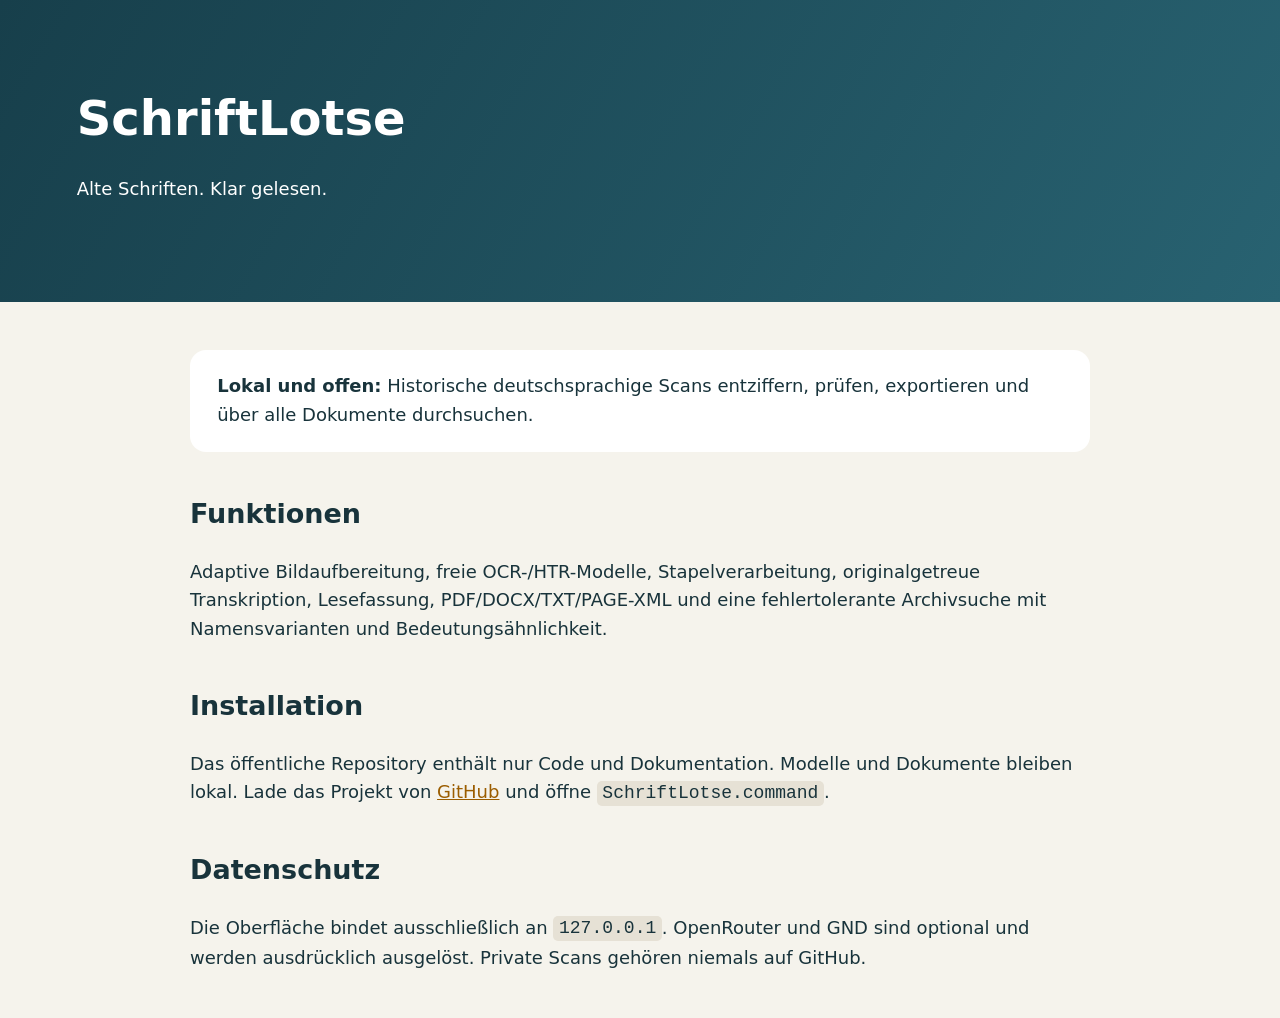
==== docs/index.html @ e1eeedc9 "feat: initial SchriftLotse release" ====
<!doctype html>
<html lang="de">
<head>
  <meta charset="utf-8"><meta name="viewport" content="width=device-width,initial-scale=1">
  <title>SchriftLotse – Alte Schriften. Klar gelesen.</title>
  <style>
    body{font:18px/1.6 system-ui,sans-serif;margin:0;color:#18333b;background:#f5f3ec}
    header{background:linear-gradient(120deg,#173f4b,#286271);color:#fff;padding:5rem max(6vw,2rem)}
    main{max-width:900px;margin:3rem auto;padding:0 2rem}h1{font-size:3rem;margin:0}h2{margin-top:2.5rem}
    a{color:#9b5d00}.card{background:#fff;padding:1.4rem 1.7rem;border-radius:16px;margin:1rem 0}
    code{background:#e6e1d5;padding:.15rem .35rem;border-radius:5px}
  </style>
</head>
<body>
<header><h1>SchriftLotse</h1><p>Alte Schriften. Klar gelesen.</p></header>
<main>
  <div class="card"><strong>Lokal und offen:</strong> Historische deutschsprachige Scans
  entziffern, prüfen, exportieren und über alle Dokumente durchsuchen.</div>
  <h2>Funktionen</h2>
  <p>Adaptive Bildaufbereitung, freie OCR-/HTR-Modelle, Stapelverarbeitung, originalgetreue
  Transkription, Lesefassung, PDF/DOCX/TXT/PAGE-XML und eine fehlertolerante Archivsuche mit
  Namensvarianten und Bedeutungsähnlichkeit.</p>
  <h2>Installation</h2>
  <p>Das öffentliche Repository enthält nur Code und Dokumentation. Modelle und Dokumente
  bleiben lokal. Lade das Projekt von
  <a href="https://github.com/lukaskreibig/schriftlotse">GitHub</a> und öffne
  <code>SchriftLotse.command</code>.</p>
  <h2>Datenschutz</h2>
  <p>Die Oberfläche bindet ausschließlich an <code>127.0.0.1</code>. OpenRouter und GND sind
  optional und werden ausdrücklich ausgelöst. Private Scans gehören niemals auf GitHub.</p>
</main></body></html>
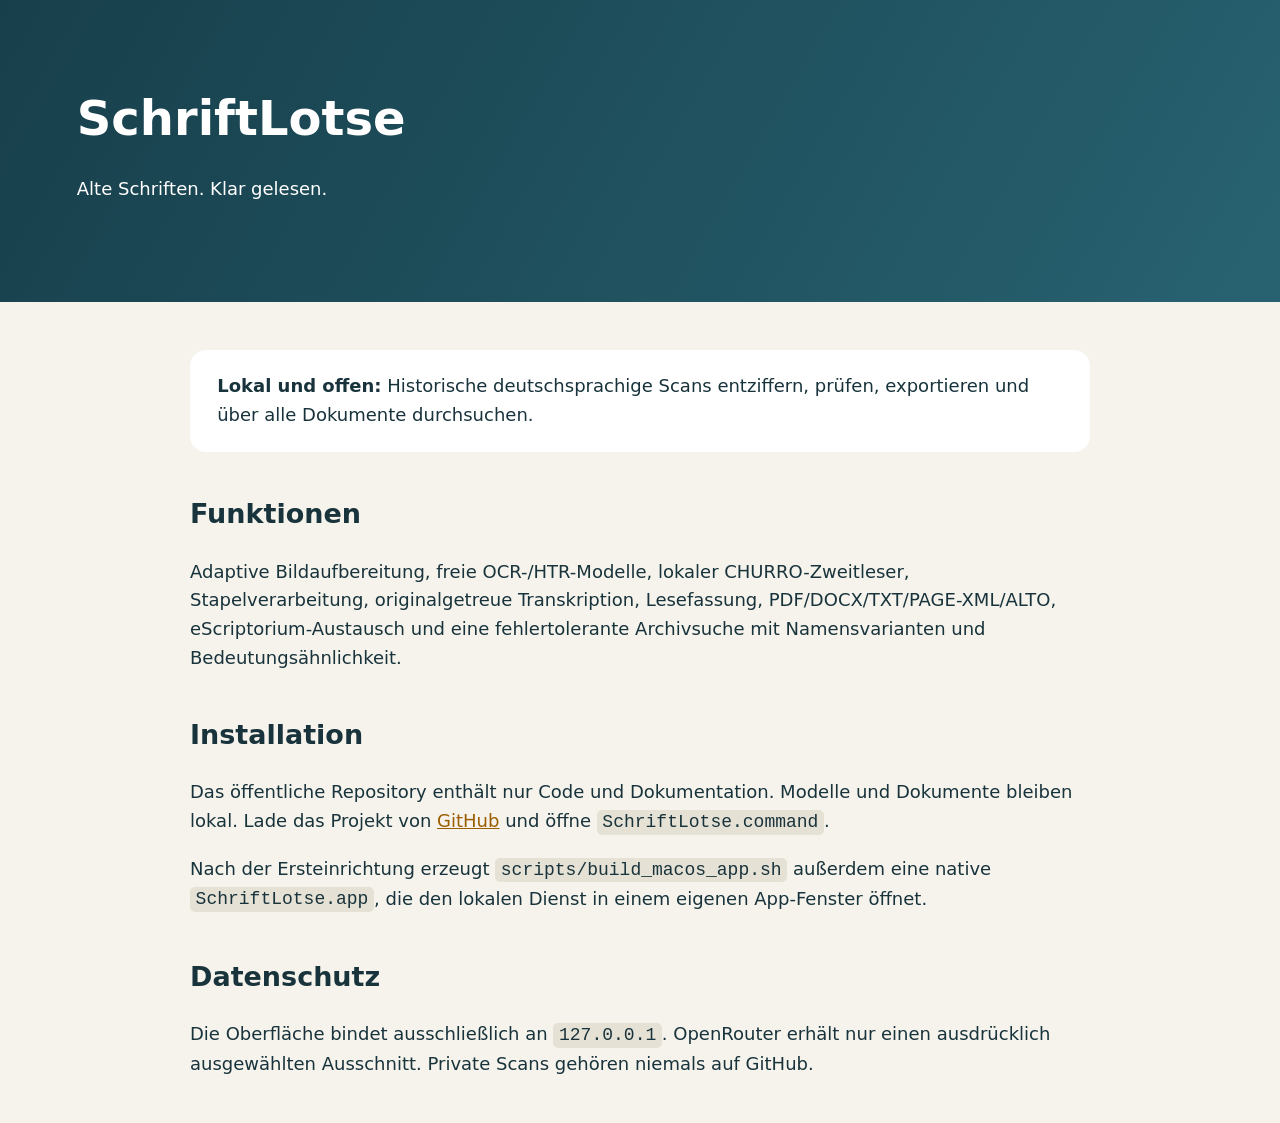
==== commit 50cb26e8: "feat: make SchriftLotse a complete local archive workflow" ====
--- a/docs/index.html
+++ b/docs/index.html
@@ -17,15 +17,19 @@
   <div class="card"><strong>Lokal und offen:</strong> Historische deutschsprachige Scans
   entziffern, prüfen, exportieren und über alle Dokumente durchsuchen.</div>
   <h2>Funktionen</h2>
-  <p>Adaptive Bildaufbereitung, freie OCR-/HTR-Modelle, Stapelverarbeitung, originalgetreue
-  Transkription, Lesefassung, PDF/DOCX/TXT/PAGE-XML und eine fehlertolerante Archivsuche mit
-  Namensvarianten und Bedeutungsähnlichkeit.</p>
+  <p>Adaptive Bildaufbereitung, freie OCR-/HTR-Modelle, lokaler CHURRO-Zweitleser,
+  Stapelverarbeitung, originalgetreue
+  Transkription, Lesefassung, PDF/DOCX/TXT/PAGE-XML/ALTO, eScriptorium-Austausch und eine
+  fehlertolerante Archivsuche mit Namensvarianten und Bedeutungsähnlichkeit.</p>
   <h2>Installation</h2>
   <p>Das öffentliche Repository enthält nur Code und Dokumentation. Modelle und Dokumente
   bleiben lokal. Lade das Projekt von
   <a href="https://github.com/lukaskreibig/schriftlotse">GitHub</a> und öffne
   <code>SchriftLotse.command</code>.</p>
+  <p>Nach der Ersteinrichtung erzeugt <code>scripts/build_macos_app.sh</code> außerdem eine
+  native <code>SchriftLotse.app</code>, die den lokalen Dienst in einem eigenen App-Fenster
+  öffnet.</p>
   <h2>Datenschutz</h2>
-  <p>Die Oberfläche bindet ausschließlich an <code>127.0.0.1</code>. OpenRouter und GND sind
-  optional und werden ausdrücklich ausgelöst. Private Scans gehören niemals auf GitHub.</p>
+  <p>Die Oberfläche bindet ausschließlich an <code>127.0.0.1</code>. OpenRouter erhält nur
+  einen ausdrücklich ausgewählten Ausschnitt. Private Scans gehören niemals auf GitHub.</p>
 </main></body></html>
